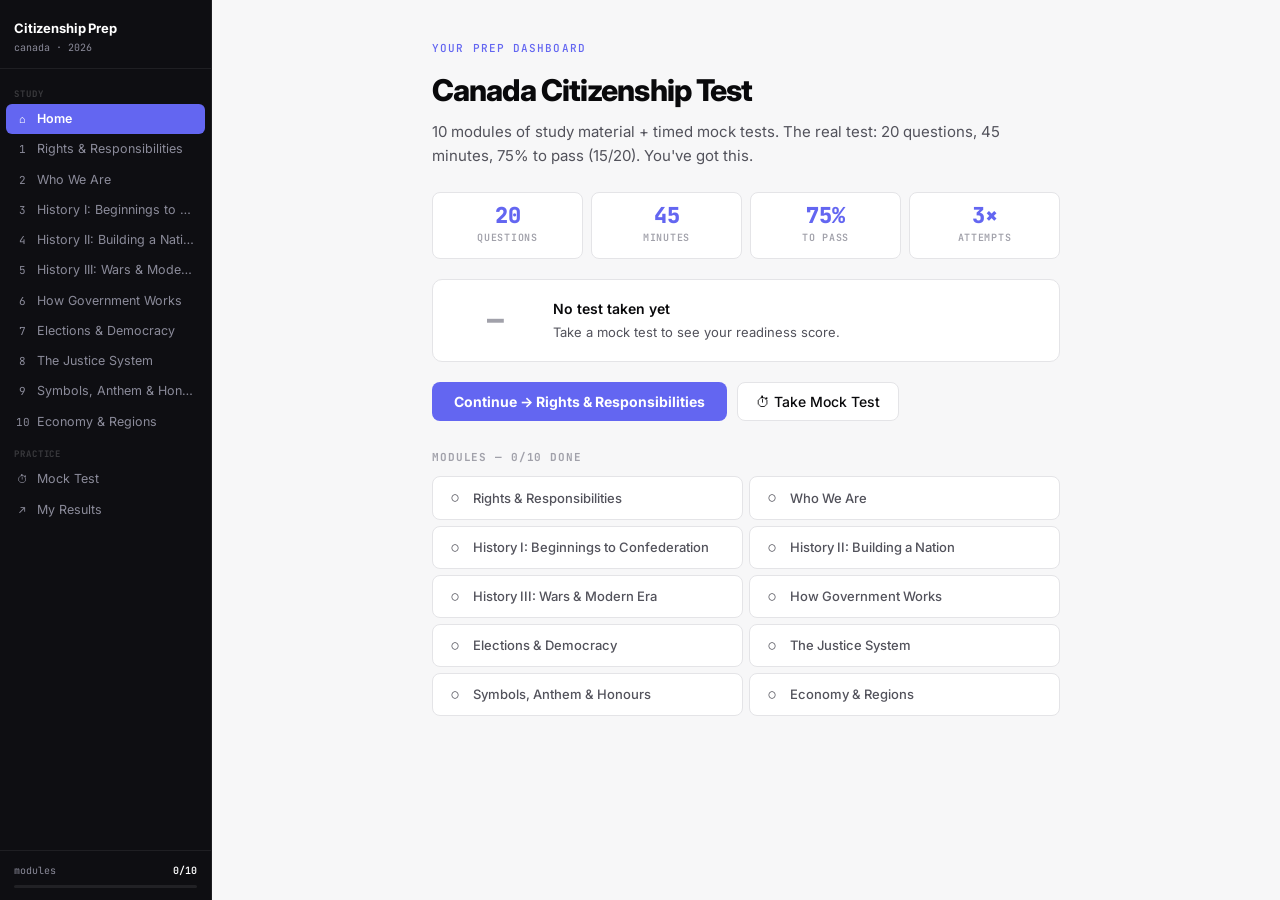
==== index.html @ fa07bbe1 "Redesign app: home screen, inline Q&A, timed mock test, confidence tracking - Home/dashboard as defa" ====
<!DOCTYPE html>
<html>
<head>
<meta charset="UTF-8">
<meta http-equiv="refresh" content="0; url=app/index.html">
<title>Canada Citizenship Prep</title>
<script>window.location.replace('app/index.html');</script>
</head>
<body></body>
</html>
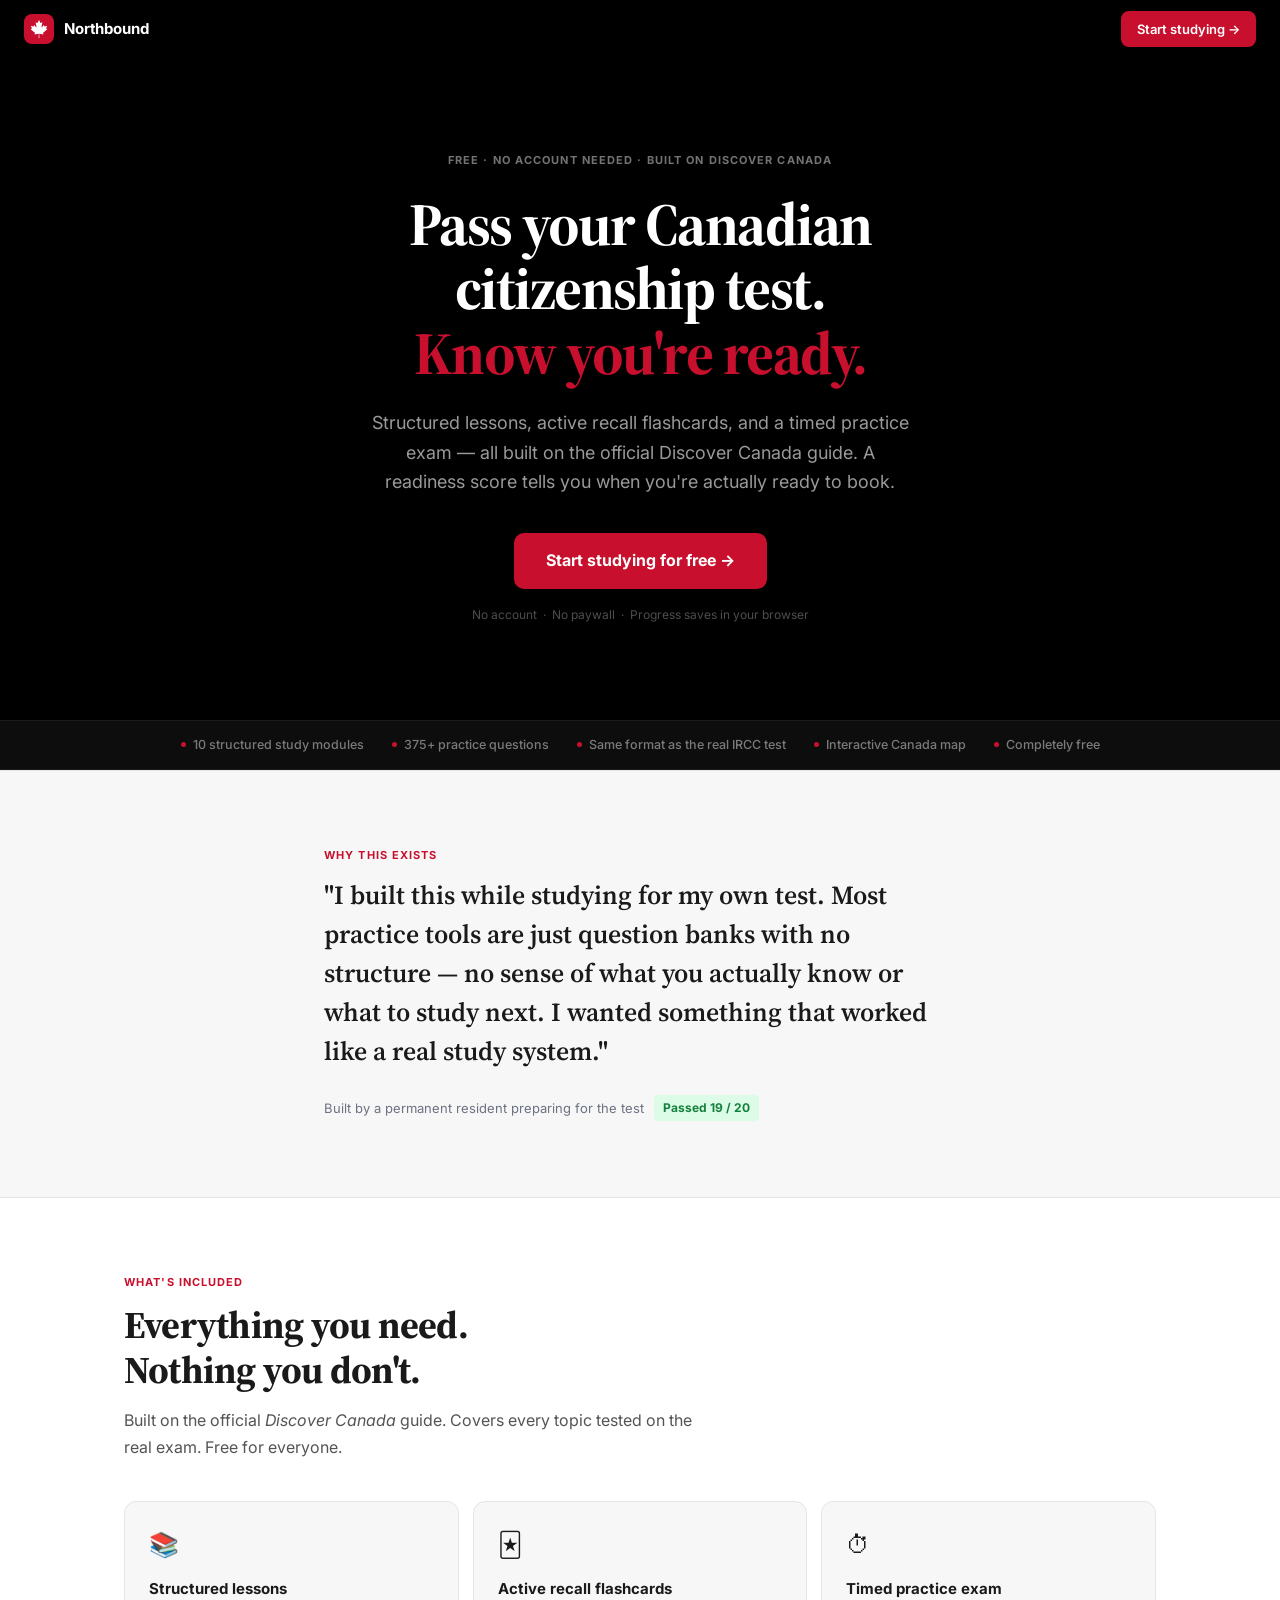
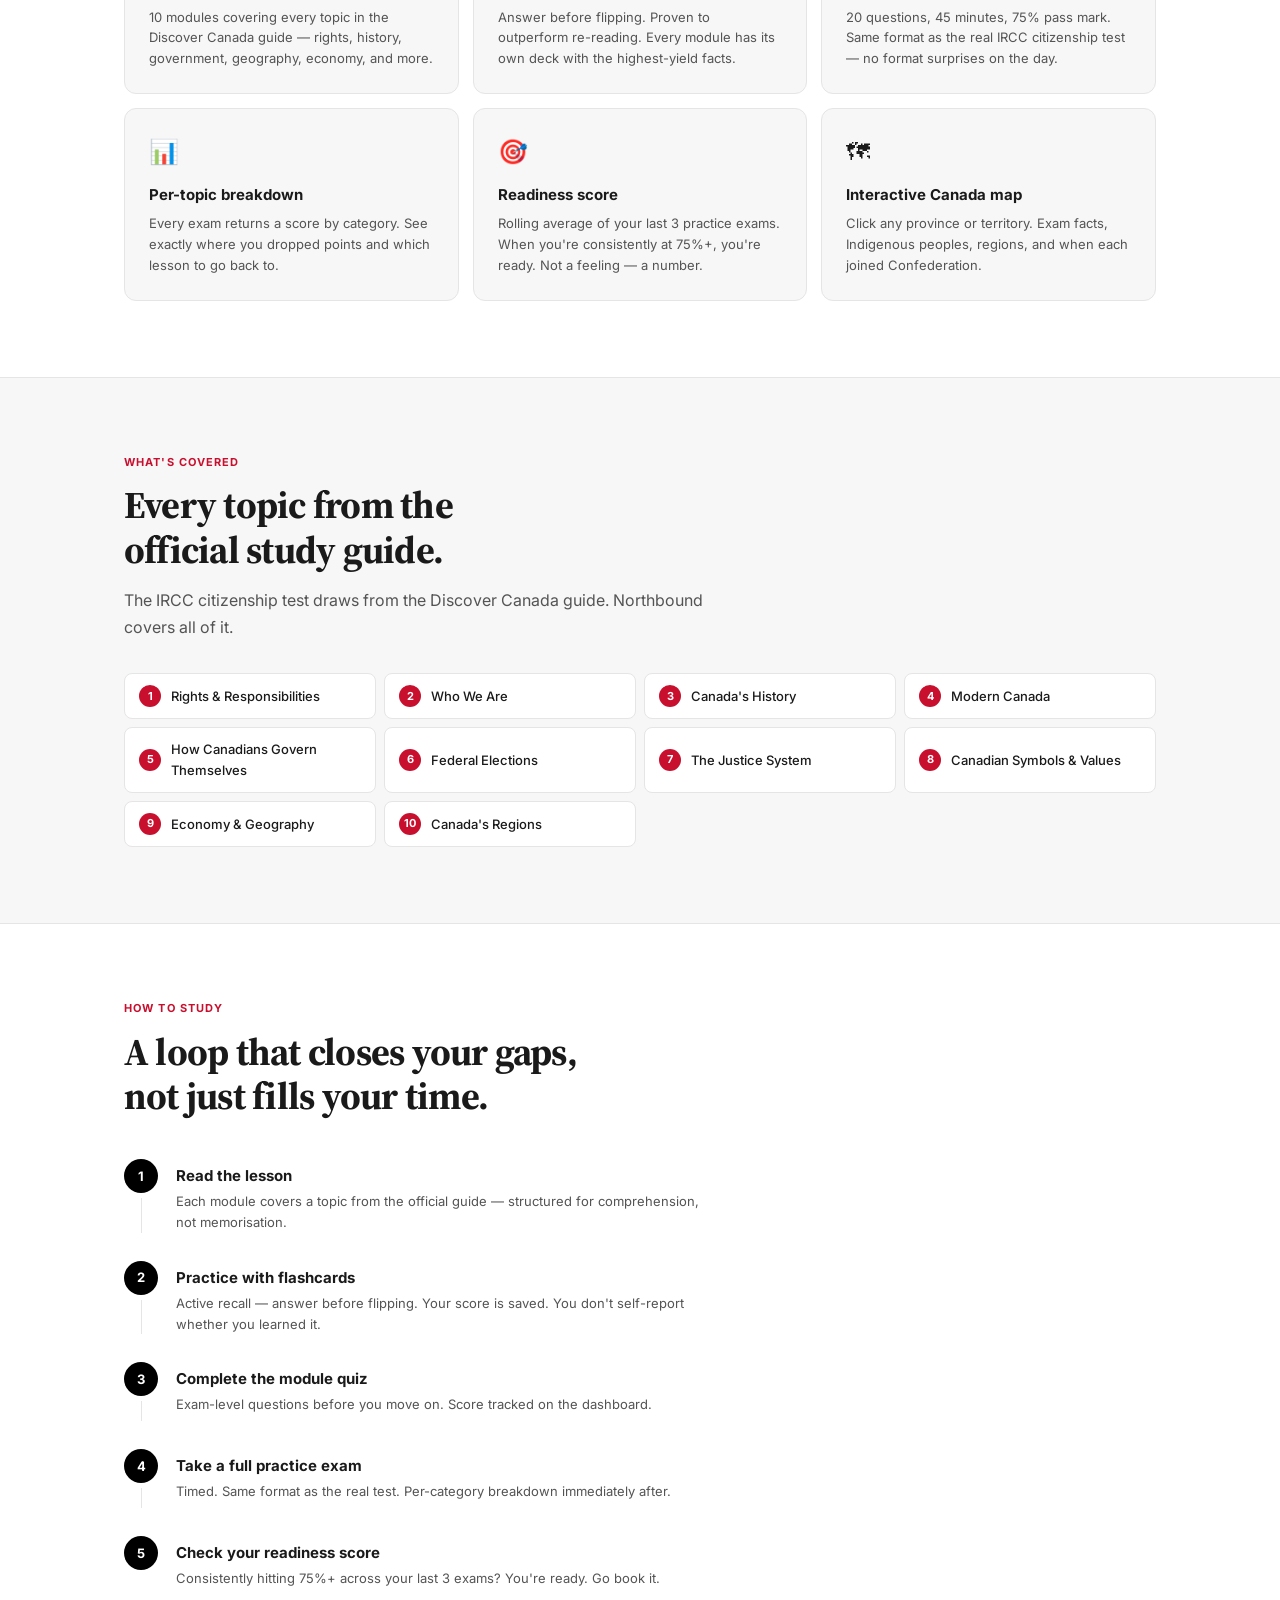
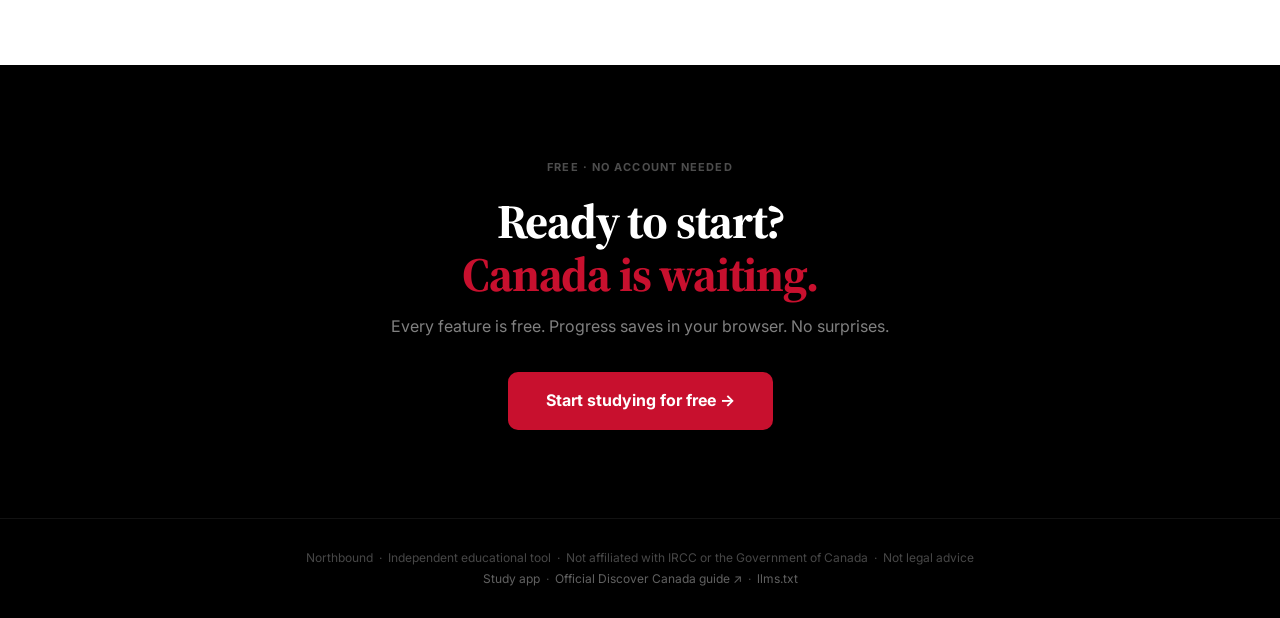
==== commit a91ad6e9: "Add static landing page, llms.txt, change publish root to repo root - Replace redirect index.html wi" ====
--- a/index.html
+++ b/index.html
@@ -1,10 +1,547 @@
 <!DOCTYPE html>
-<html>
+<html lang="en">
 <head>
-<meta charset="UTF-8">
-<meta http-equiv="refresh" content="0; url=app/index.html">
-<title>Canada Citizenship Prep</title>
-<script>window.location.replace('app/index.html');</script>
+  <meta charset="UTF-8">
+  <meta name="viewport" content="width=device-width, initial-scale=1">
+  <meta name="description" content="Free Canadian citizenship test prep built on the official Discover Canada guide. 10 structured modules, flashcards, timed practice exam, per-topic gap analysis. No account. No paywall.">
+  <title>Northbound — Canadian Citizenship Test Prep. Free.</title>
+
+  <link rel="icon" type="image/svg+xml" href="app/favicon.svg">
+
+  <!-- Open Graph -->
+  <meta property="og:type" content="website">
+  <meta property="og:url" content="https://northbound.ca/">
+  <meta property="og:title" content="Northbound — Pass your Canadian citizenship test. Free.">
+  <meta property="og:description" content="10 modules · flashcards · timed practice exam · readiness score. Built on the official Discover Canada guide. Free. No account needed.">
+  <meta property="og:image" content="https://northbound.ca/app/og-image.png">
+  <meta property="og:image:width" content="1200">
+  <meta property="og:image:height" content="630">
+
+  <!-- Twitter -->
+  <meta name="twitter:card" content="summary_large_image">
+  <meta name="twitter:title" content="Northbound — Pass your Canadian citizenship test. Free.">
+  <meta name="twitter:description" content="10 modules · flashcards · timed practice exam · readiness score. Built on the official Discover Canada guide. Free. No account needed.">
+  <meta name="twitter:image" content="https://northbound.ca/app/og-image.png">
+
+  <!-- Structured data for Google / AI crawlers -->
+  <script type="application/ld+json">
+  {
+    "@context": "https://schema.org",
+    "@type": "WebApplication",
+    "name": "Northbound",
+    "url": "https://northbound.ca",
+    "description": "Free Canadian citizenship test prep built on the official Discover Canada guide. 10 structured modules, flashcards, timed practice exam, per-topic score breakdown, and a readiness score.",
+    "applicationCategory": "EducationalApplication",
+    "operatingSystem": "Any",
+    "inLanguage": "en",
+    "offers": {
+      "@type": "Offer",
+      "price": "0",
+      "priceCurrency": "CAD"
+    },
+    "featureList": [
+      "10 structured study modules",
+      "Active recall flashcards",
+      "Timed practice exam — 20 questions, 45 minutes",
+      "Per-topic score breakdown",
+      "Readiness score",
+      "Interactive Canada map",
+      "No account required",
+      "Progress saved locally"
+    ],
+    "keywords": "Canadian citizenship test, Discover Canada, IRCC citizenship exam, citizenship test practice, Canada citizenship study guide"
+  }
+  </script>
+
+  <link rel="preconnect" href="https://fonts.googleapis.com">
+  <link rel="preconnect" href="https://fonts.gstatic.com" crossorigin>
+  <link href="https://fonts.googleapis.com/css2?family=Inter:wght@400;500;600;700;800&family=Source+Serif+4:opsz,wght@8..60,600;8..60,700&display=swap" rel="stylesheet">
+
+  <style>
+    :root {
+      --accent:      #C8102E;
+      --accent-h:    #A00D24;
+      --text:        #1A1A1A;
+      --text-2:      #545454;
+      --text-3:      #6B7280;
+      --border:      #E5E5E5;
+      --canvas:      #F7F7F8;
+      --font:        'Inter', -apple-system, BlinkMacSystemFont, system-ui, sans-serif;
+      --font-d:      'Source Serif 4', Georgia, serif;
+    }
+    *, *::before, *::after { box-sizing: border-box; margin: 0; padding: 0; }
+    html { font-size: 16px; -webkit-font-smoothing: antialiased; scroll-behavior: smooth; }
+    body { font-family: var(--font); color: var(--text); background: #fff; line-height: 1.6; }
+    a { color: var(--accent); text-decoration: none; }
+    img { display: block; }
+
+    /* ── Nav ── */
+    .nav {
+      background: #000;
+      height: 58px;
+      padding: 0 24px;
+      display: flex;
+      align-items: center;
+      justify-content: space-between;
+      position: sticky;
+      top: 0;
+      z-index: 100;
+    }
+    .nav-logo {
+      display: flex;
+      align-items: center;
+      gap: 10px;
+      text-decoration: none;
+    }
+    .nav-mark {
+      width: 30px; height: 30px;
+      background: var(--accent);
+      border-radius: 8px;
+      display: flex; align-items: center; justify-content: center;
+      flex-shrink: 0;
+    }
+    .nav-mark svg { width: 18px; height: 18px; display: block; }
+    .nav-name { color: #fff; font-weight: 700; font-size: 15px; letter-spacing: -.01em; }
+    .nav-btn {
+      background: var(--accent);
+      color: #fff;
+      border: none;
+      border-radius: 8px;
+      padding: 8px 16px;
+      font-size: 13px;
+      font-weight: 600;
+      font-family: var(--font);
+      cursor: pointer;
+      text-decoration: none;
+      transition: background .15s;
+      white-space: nowrap;
+    }
+    .nav-btn:hover { background: var(--accent-h); color: #fff; text-decoration: none; }
+
+    /* ── Hero ── */
+    .hero {
+      background: #000;
+      padding: 88px 24px 96px;
+      text-align: center;
+    }
+    .eyebrow {
+      display: inline-block;
+      color: rgba(255,255,255,.45);
+      font-size: 11px;
+      font-weight: 700;
+      letter-spacing: .1em;
+      text-transform: uppercase;
+      margin-bottom: 22px;
+    }
+    .hero h1 {
+      font-family: var(--font-d);
+      font-size: clamp(34px, 6.5vw, 60px);
+      font-weight: 700;
+      color: #fff;
+      line-height: 1.08;
+      letter-spacing: -.025em;
+      max-width: 720px;
+      margin: 0 auto 22px;
+    }
+    .hero h1 em { color: var(--accent); font-style: normal; }
+    .hero-sub {
+      font-size: clamp(15px, 2vw, 18px);
+      color: rgba(255,255,255,.6);
+      max-width: 540px;
+      margin: 0 auto 36px;
+      line-height: 1.65;
+    }
+    .hero-cta {
+      display: inline-block;
+      background: var(--accent);
+      color: #fff;
+      font-size: 16px;
+      font-weight: 700;
+      font-family: var(--font);
+      padding: 15px 32px;
+      border-radius: 10px;
+      text-decoration: none;
+      transition: background .15s, transform .12s;
+      margin-bottom: 16px;
+    }
+    .hero-cta:hover { background: var(--accent-h); transform: translateY(-1px); color: #fff; text-decoration: none; }
+    .hero-note { font-size: 12px; color: rgba(255,255,255,.3); }
+
+    /* ── Proof strip ── */
+    .proof {
+      background: #0d0d0d;
+      border-top: 1px solid rgba(255,255,255,.06);
+      border-bottom: 1px solid rgba(255,255,255,.06);
+      padding: 14px 24px;
+      display: flex;
+      gap: 28px;
+      justify-content: center;
+      flex-wrap: wrap;
+    }
+    .proof-item {
+      display: flex;
+      align-items: center;
+      gap: 7px;
+      color: rgba(255,255,255,.45);
+      font-size: 12.5px;
+      font-weight: 500;
+    }
+    .proof-dot { width: 5px; height: 5px; border-radius: 50%; background: var(--accent); flex-shrink: 0; }
+
+    /* ── Section wrapper ── */
+    .wrap { max-width: 1080px; margin: 0 auto; padding: 0 24px; }
+    .section { padding: 76px 0; }
+
+    .s-label {
+      font-size: 11px;
+      font-weight: 700;
+      letter-spacing: .1em;
+      text-transform: uppercase;
+      color: var(--accent);
+      margin-bottom: 12px;
+    }
+    .s-title {
+      font-family: var(--font-d);
+      font-size: clamp(26px, 4vw, 38px);
+      font-weight: 700;
+      color: var(--text);
+      line-height: 1.18;
+      letter-spacing: -.02em;
+      margin-bottom: 14px;
+    }
+    .s-body {
+      font-size: 16px;
+      color: var(--text-2);
+      max-width: 580px;
+      line-height: 1.7;
+    }
+
+    /* ── Story ── */
+    .story-band {
+      background: var(--canvas);
+      border-top: 1px solid var(--border);
+      border-bottom: 1px solid var(--border);
+    }
+    .story-inner {
+      max-width: 680px;
+      margin: 0 auto;
+      padding: 76px 24px;
+    }
+    .story-quote {
+      font-family: var(--font-d);
+      font-size: clamp(19px, 2.8vw, 26px);
+      color: var(--text);
+      line-height: 1.5;
+      margin-bottom: 24px;
+      font-weight: 600;
+    }
+    .story-meta {
+      display: flex;
+      align-items: center;
+      gap: 10px;
+      flex-wrap: wrap;
+      font-size: 13px;
+      color: var(--text-3);
+    }
+    .badge-pass {
+      background: #dcfce7;
+      color: #15803d;
+      font-size: 12px;
+      font-weight: 700;
+      padding: 3px 9px;
+      border-radius: 4px;
+    }
+
+    /* ── Features ── */
+    .feature-grid {
+      display: grid;
+      grid-template-columns: repeat(auto-fit, minmax(290px, 1fr));
+      gap: 14px;
+      margin-top: 40px;
+    }
+    .feat {
+      background: var(--canvas);
+      border: 1px solid var(--border);
+      border-radius: 12px;
+      padding: 24px;
+    }
+    .feat-icon { font-size: 24px; margin-bottom: 12px; }
+    .feat-title { font-size: 15px; font-weight: 700; color: var(--text); margin-bottom: 6px; }
+    .feat-body { font-size: 13px; color: var(--text-2); line-height: 1.6; }
+
+    /* ── Topics ── */
+    .topics-band {
+      background: var(--canvas);
+      border-top: 1px solid var(--border);
+      border-bottom: 1px solid var(--border);
+    }
+    .topics-grid {
+      display: grid;
+      grid-template-columns: repeat(auto-fill, minmax(230px, 1fr));
+      gap: 8px;
+      margin-top: 32px;
+    }
+    .topic {
+      background: #fff;
+      border: 1px solid var(--border);
+      border-radius: 8px;
+      padding: 11px 14px;
+      font-size: 13px;
+      font-weight: 500;
+      color: var(--text);
+      display: flex;
+      align-items: center;
+      gap: 10px;
+    }
+    .topic-n {
+      width: 22px; height: 22px;
+      background: var(--accent);
+      color: #fff;
+      border-radius: 50%;
+      font-size: 11px;
+      font-weight: 700;
+      display: flex;
+      align-items: center;
+      justify-content: center;
+      flex-shrink: 0;
+    }
+
+    /* ── Steps ── */
+    .steps { margin-top: 40px; max-width: 580px; }
+    .step { display: flex; gap: 18px; padding-bottom: 28px; position: relative; }
+    .step:last-child { padding-bottom: 0; }
+    .step-col { display: flex; flex-direction: column; align-items: center; flex-shrink: 0; }
+    .step-num {
+      width: 34px; height: 34px;
+      background: #000; color: #fff;
+      border-radius: 50%;
+      font-size: 13px; font-weight: 700;
+      display: flex; align-items: center; justify-content: center;
+    }
+    .step-line { width: 1px; flex: 1; background: var(--border); margin-top: 5px; min-height: 20px; }
+    .step:last-child .step-line { display: none; }
+    .step-body { padding-top: 5px; }
+    .step-title { font-size: 15px; font-weight: 700; color: var(--text); margin-bottom: 3px; }
+    .step-desc { font-size: 13px; color: var(--text-2); line-height: 1.6; }
+
+    /* ── Bottom CTA ── */
+    .cta-band {
+      background: #000;
+      padding: 88px 24px;
+      text-align: center;
+    }
+    .cta-title {
+      font-family: var(--font-d);
+      font-size: clamp(30px, 5vw, 48px);
+      font-weight: 700;
+      color: #fff;
+      line-height: 1.1;
+      letter-spacing: -.025em;
+      margin-bottom: 14px;
+    }
+    .cta-title em { color: var(--accent); font-style: normal; }
+    .cta-sub { font-size: 16px; color: rgba(255,255,255,.5); margin-bottom: 32px; }
+    .cta-btn {
+      display: inline-block;
+      background: var(--accent);
+      color: #fff;
+      font-size: 16px;
+      font-weight: 700;
+      font-family: var(--font);
+      padding: 16px 38px;
+      border-radius: 10px;
+      text-decoration: none;
+      transition: background .15s, transform .12s;
+    }
+    .cta-btn:hover { background: var(--accent-h); transform: translateY(-1px); color: #fff; text-decoration: none; }
+
+    /* ── Footer ── */
+    .footer {
+      background: #000;
+      border-top: 1px solid rgba(255,255,255,.07);
+      padding: 28px 24px;
+      text-align: center;
+      font-size: 12px;
+      color: rgba(255,255,255,.28);
+      line-height: 1.8;
+    }
+    .footer a { color: rgba(255,255,255,.38); }
+    .footer a:hover { color: rgba(255,255,255,.6); text-decoration: none; }
+
+    /* ── Responsive ── */
+    @media(max-width:640px) {
+      .hero { padding: 60px 20px 72px; }
+      .wrap { padding: 0 20px; }
+      .section { padding: 56px 0; }
+      .proof { gap: 14px; }
+      .story-inner { padding: 56px 20px; }
+    }
+  </style>
 </head>
-<body></body>
+<body>
+
+  <nav class="nav">
+    <a class="nav-logo" href="/">
+      <div class="nav-mark">
+        <svg viewBox="-2015 -2000 4030 4030" xmlns="http://www.w3.org/2000/svg" aria-hidden="true">
+          <path fill="white" d="m-90 2030 45-863a95 95 0 0 0-111-98l-859 151 116-320a65 65 0 0 0-20-73l-941-762 212-99a65 65 0 0 0 34-79l-186-572 542 115a65 65 0 0 0 73-38l105-247 423 454a65 65 0 0 0 111-57l-204-1052 327 189a65 65 0 0 0 91-27l332-652 332 652a65 65 0 0 0 91 27l327-189-204 1052a65 65 0 0 0 111 57l423-454 105 247a65 65 0 0 0 73 38l542-115-186 572a65 65 0 0 0 34 79l212 99-941 762a65 65 0 0 0-20 73l116 320-859-151a95 95 0 0 0-111 98l45 863z"/>
+        </svg>
+      </div>
+      <span class="nav-name">Northbound</span>
+    </a>
+    <a class="nav-btn" href="/app/">Start studying →</a>
+  </nav>
+
+  <section class="hero">
+    <div class="eyebrow">Free · No account needed · Built on Discover Canada</div>
+    <h1>Pass your Canadian<br>citizenship test.<br><em>Know you're ready.</em></h1>
+    <p class="hero-sub">Structured lessons, active recall flashcards, and a timed practice exam — all built on the official Discover Canada guide. A readiness score tells you when you're actually ready to book.</p>
+    <a class="hero-cta" href="/app/">Start studying for free →</a>
+    <p class="hero-note">No account &nbsp;·&nbsp; No paywall &nbsp;·&nbsp; Progress saves in your browser</p>
+  </section>
+
+  <div class="proof">
+    <div class="proof-item"><div class="proof-dot"></div>10 structured study modules</div>
+    <div class="proof-item"><div class="proof-dot"></div>375+ practice questions</div>
+    <div class="proof-item"><div class="proof-dot"></div>Same format as the real IRCC test</div>
+    <div class="proof-item"><div class="proof-dot"></div>Interactive Canada map</div>
+    <div class="proof-item"><div class="proof-dot"></div>Completely free</div>
+  </div>
+
+  <section class="story-band">
+    <div class="story-inner">
+      <div class="s-label">Why this exists</div>
+      <p class="story-quote">"I built this while studying for my own test. Most practice tools are just question banks with no structure — no sense of what you actually know or what to study next. I wanted something that worked like a real study system."</p>
+      <div class="story-meta">
+        Built by a permanent resident preparing for the test
+        <span class="badge-pass">Passed 19 / 20</span>
+      </div>
+    </div>
+  </section>
+
+  <div class="wrap">
+    <div class="section">
+      <div class="s-label">What's included</div>
+      <div class="s-title">Everything you need.<br>Nothing you don't.</div>
+      <p class="s-body">Built on the official <em>Discover Canada</em> guide. Covers every topic tested on the real exam. Free for everyone.</p>
+      <div class="feature-grid">
+        <div class="feat">
+          <div class="feat-icon">📚</div>
+          <div class="feat-title">Structured lessons</div>
+          <div class="feat-body">10 modules covering every topic in the Discover Canada guide — rights, history, government, geography, economy, and more.</div>
+        </div>
+        <div class="feat">
+          <div class="feat-icon">🃏</div>
+          <div class="feat-title">Active recall flashcards</div>
+          <div class="feat-body">Answer before flipping. Proven to outperform re-reading. Every module has its own deck with the highest-yield facts.</div>
+        </div>
+        <div class="feat">
+          <div class="feat-icon">⏱</div>
+          <div class="feat-title">Timed practice exam</div>
+          <div class="feat-body">20 questions, 45 minutes, 75% pass mark. Same format as the real IRCC citizenship test — no format surprises on the day.</div>
+        </div>
+        <div class="feat">
+          <div class="feat-icon">📊</div>
+          <div class="feat-title">Per-topic breakdown</div>
+          <div class="feat-body">Every exam returns a score by category. See exactly where you dropped points and which lesson to go back to.</div>
+        </div>
+        <div class="feat">
+          <div class="feat-icon">🎯</div>
+          <div class="feat-title">Readiness score</div>
+          <div class="feat-body">Rolling average of your last 3 practice exams. When you're consistently at 75%+, you're ready. Not a feeling — a number.</div>
+        </div>
+        <div class="feat">
+          <div class="feat-icon">🗺</div>
+          <div class="feat-title">Interactive Canada map</div>
+          <div class="feat-body">Click any province or territory. Exam facts, Indigenous peoples, regions, and when each joined Confederation.</div>
+        </div>
+      </div>
+    </div>
+  </div>
+
+  <section class="topics-band">
+    <div class="wrap">
+      <div class="section">
+        <div class="s-label">What's covered</div>
+        <div class="s-title">Every topic from the<br>official study guide.</div>
+        <p class="s-body">The IRCC citizenship test draws from the Discover Canada guide. Northbound covers all of it.</p>
+        <div class="topics-grid">
+          <div class="topic"><div class="topic-n">1</div>Rights &amp; Responsibilities</div>
+          <div class="topic"><div class="topic-n">2</div>Who We Are</div>
+          <div class="topic"><div class="topic-n">3</div>Canada's History</div>
+          <div class="topic"><div class="topic-n">4</div>Modern Canada</div>
+          <div class="topic"><div class="topic-n">5</div>How Canadians Govern Themselves</div>
+          <div class="topic"><div class="topic-n">6</div>Federal Elections</div>
+          <div class="topic"><div class="topic-n">7</div>The Justice System</div>
+          <div class="topic"><div class="topic-n">8</div>Canadian Symbols &amp; Values</div>
+          <div class="topic"><div class="topic-n">9</div>Economy &amp; Geography</div>
+          <div class="topic"><div class="topic-n">10</div>Canada's Regions</div>
+        </div>
+      </div>
+    </div>
+  </section>
+
+  <div class="wrap">
+    <div class="section">
+      <div class="s-label">How to study</div>
+      <div class="s-title">A loop that closes your gaps,<br>not just fills your time.</div>
+      <div class="steps">
+        <div class="step">
+          <div class="step-col"><div class="step-num">1</div><div class="step-line"></div></div>
+          <div class="step-body">
+            <div class="step-title">Read the lesson</div>
+            <div class="step-desc">Each module covers a topic from the official guide — structured for comprehension, not memorisation.</div>
+          </div>
+        </div>
+        <div class="step">
+          <div class="step-col"><div class="step-num">2</div><div class="step-line"></div></div>
+          <div class="step-body">
+            <div class="step-title">Practice with flashcards</div>
+            <div class="step-desc">Active recall — answer before flipping. Your score is saved. You don't self-report whether you learned it.</div>
+          </div>
+        </div>
+        <div class="step">
+          <div class="step-col"><div class="step-num">3</div><div class="step-line"></div></div>
+          <div class="step-body">
+            <div class="step-title">Complete the module quiz</div>
+            <div class="step-desc">Exam-level questions before you move on. Score tracked on the dashboard.</div>
+          </div>
+        </div>
+        <div class="step">
+          <div class="step-col"><div class="step-num">4</div><div class="step-line"></div></div>
+          <div class="step-body">
+            <div class="step-title">Take a full practice exam</div>
+            <div class="step-desc">Timed. Same format as the real test. Per-category breakdown immediately after.</div>
+          </div>
+        </div>
+        <div class="step">
+          <div class="step-col"><div class="step-num">5</div><div class="step-line"></div></div>
+          <div class="step-body">
+            <div class="step-title">Check your readiness score</div>
+            <div class="step-desc">Consistently hitting 75%+ across your last 3 exams? You're ready. Go book it.</div>
+          </div>
+        </div>
+      </div>
+    </div>
+  </div>
+
+  <section class="cta-band">
+    <div class="eyebrow" style="color:rgba(255,255,255,.3);margin-bottom:18px">Free · No account needed</div>
+    <div class="cta-title">Ready to start?<br><em>Canada is waiting.</em></div>
+    <p class="cta-sub">Every feature is free. Progress saves in your browser. No surprises.</p>
+    <a class="cta-btn" href="/app/">Start studying for free →</a>
+  </section>
+
+  <footer class="footer">
+    Northbound &nbsp;·&nbsp; Independent educational tool &nbsp;·&nbsp; Not affiliated with IRCC or the Government of Canada &nbsp;·&nbsp; Not legal advice<br>
+    <a href="/app/">Study app</a> &nbsp;·&nbsp;
+    <a href="https://www.canada.ca/en/immigration-refugees-citizenship/corporate/publications-manuals/discover-canada.html" target="_blank" rel="noopener noreferrer">Official Discover Canada guide ↗</a> &nbsp;·&nbsp;
+    <a href="/llms.txt">llms.txt</a>
+  </footer>
+
+  <!-- Cloudflare Web Analytics -->
+  <script defer src='https://static.cloudflareinsights.com/beacon.min.js' data-cf-beacon='{"token": "948c88c4d5d84a10b9d474382076d30b"}'></script>
+  <!-- End Cloudflare Web Analytics -->
+
+</body>
 </html>
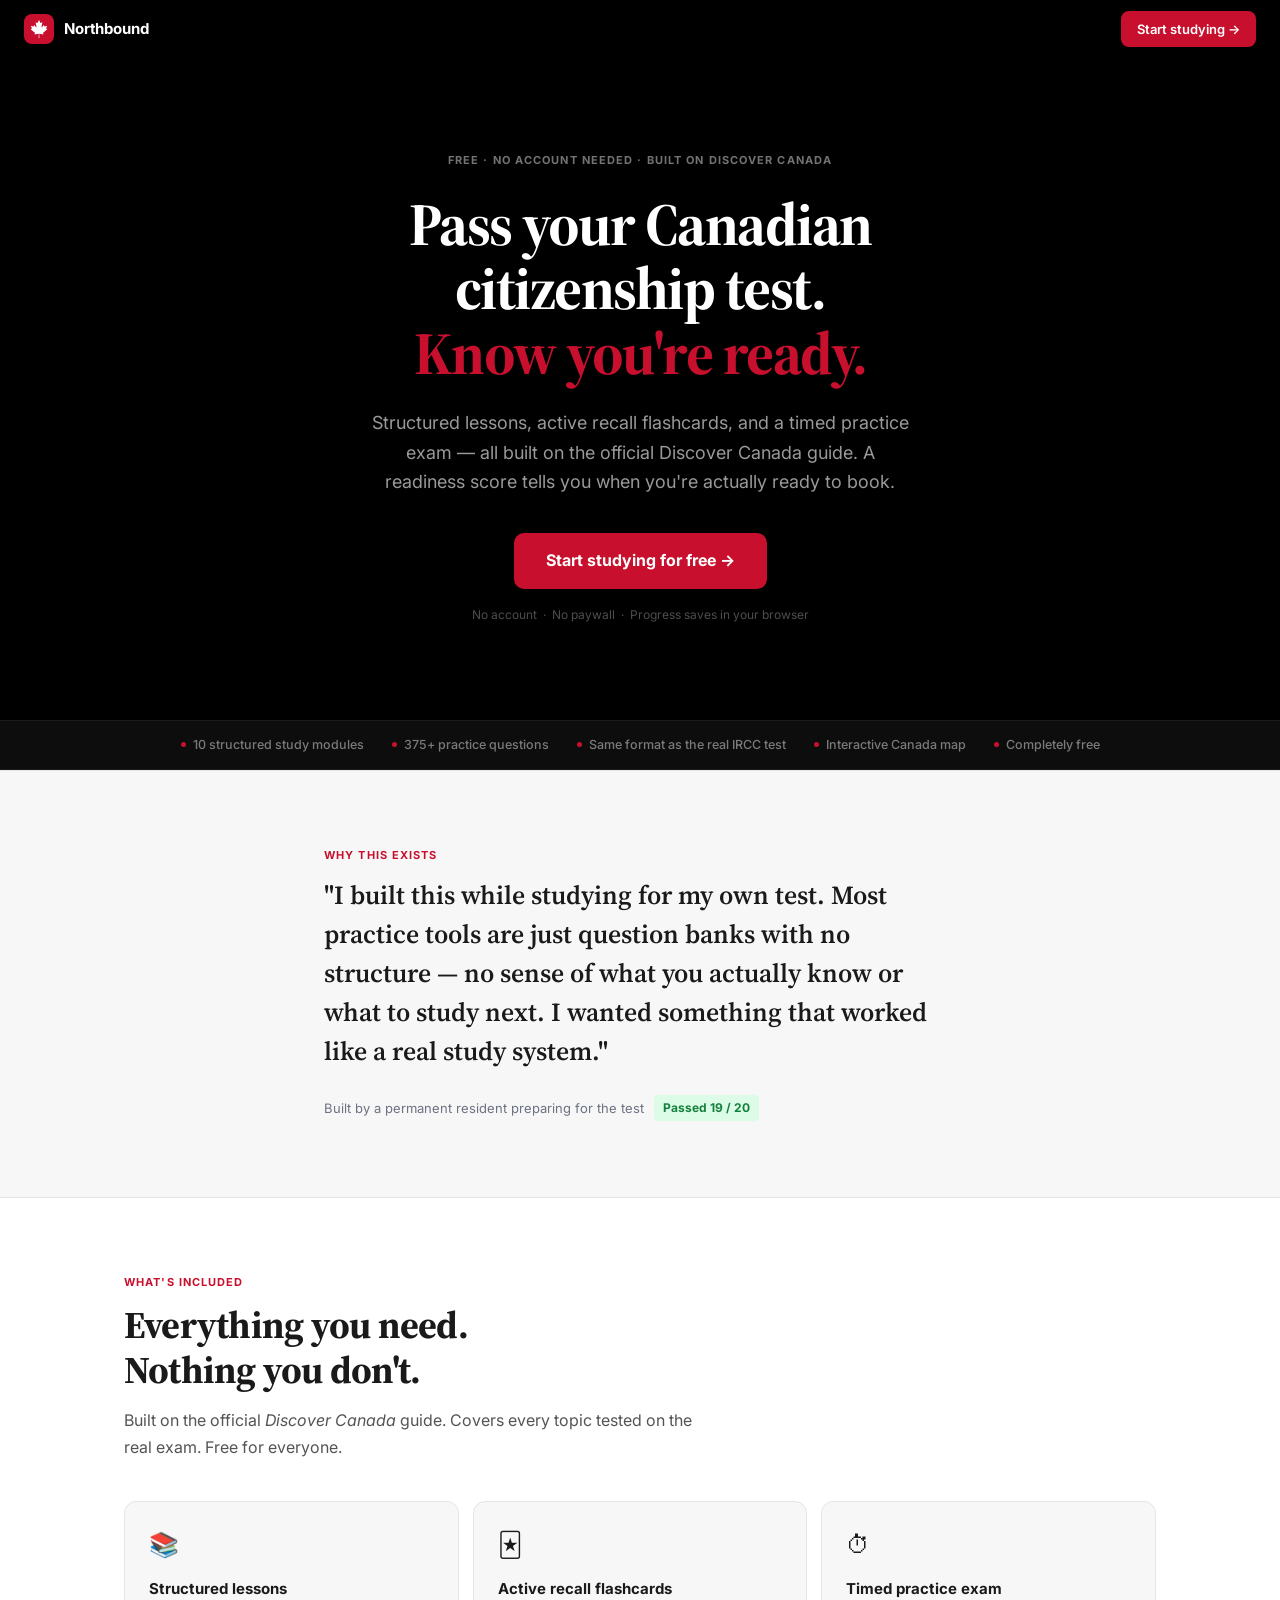
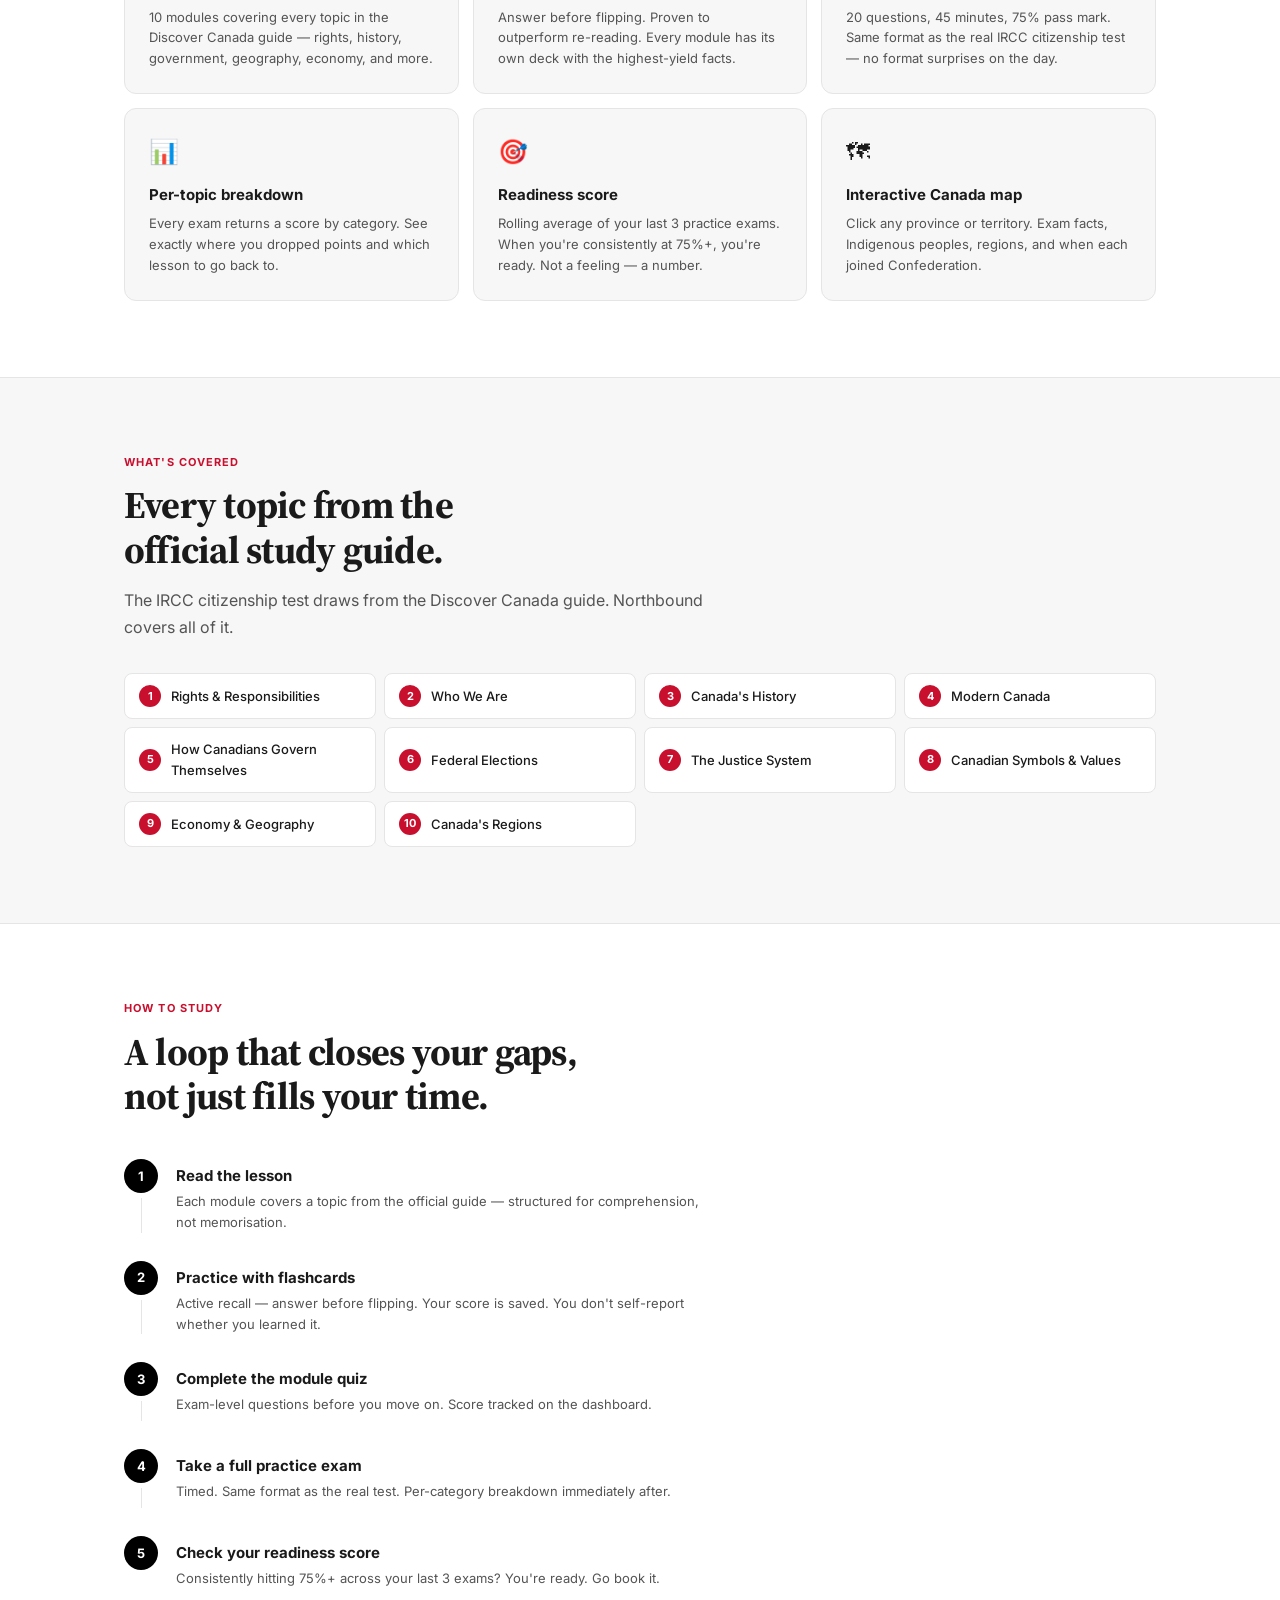
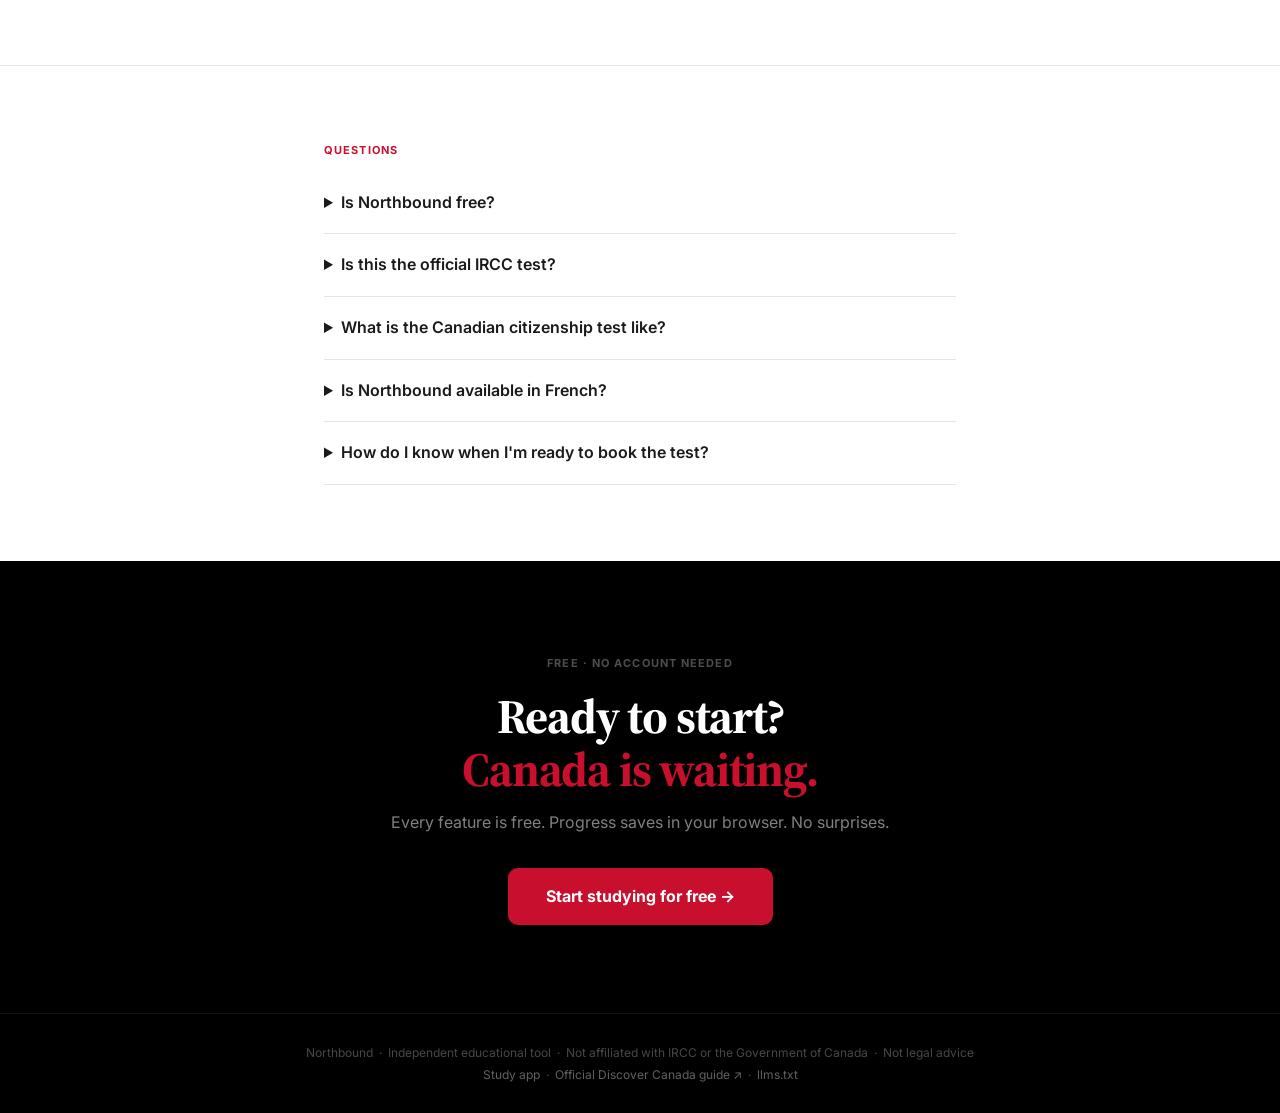
==== commit 1f513775: "Move to northboundapp.ca: domain swap, redirects, SEO and AI crawler setup - Point all URLs, share l" ====
--- a/index.html
+++ b/index.html
@@ -7,13 +7,14 @@
   <title>Northbound — Canadian Citizenship Test Prep. Free.</title>
 
   <link rel="icon" type="image/svg+xml" href="app/favicon.svg">
+  <link rel="canonical" href="https://northboundapp.ca/">
 
   <!-- Open Graph -->
   <meta property="og:type" content="website">
-  <meta property="og:url" content="https://northbound.ca/">
+  <meta property="og:url" content="https://northboundapp.ca/">
   <meta property="og:title" content="Northbound — Pass your Canadian citizenship test. Free.">
   <meta property="og:description" content="10 modules · flashcards · timed practice exam · readiness score. Built on the official Discover Canada guide. Free. No account needed.">
-  <meta property="og:image" content="https://northbound.ca/app/og-image.png">
+  <meta property="og:image" content="https://northboundapp.ca/app/og-image.png">
   <meta property="og:image:width" content="1200">
   <meta property="og:image:height" content="630">
 
@@ -21,7 +22,7 @@
   <meta name="twitter:card" content="summary_large_image">
   <meta name="twitter:title" content="Northbound — Pass your Canadian citizenship test. Free.">
   <meta name="twitter:description" content="10 modules · flashcards · timed practice exam · readiness score. Built on the official Discover Canada guide. Free. No account needed.">
-  <meta name="twitter:image" content="https://northbound.ca/app/og-image.png">
+  <meta name="twitter:image" content="https://northboundapp.ca/app/og-image.png">
 
   <!-- Structured data for Google / AI crawlers -->
   <script type="application/ld+json">
@@ -29,11 +30,11 @@
     "@context": "https://schema.org",
     "@type": "WebApplication",
     "name": "Northbound",
-    "url": "https://northbound.ca",
+    "url": "https://northboundapp.ca",
     "description": "Free Canadian citizenship test prep built on the official Discover Canada guide. 10 structured modules, flashcards, timed practice exam, per-topic score breakdown, and a readiness score.",
     "applicationCategory": "EducationalApplication",
     "operatingSystem": "Any",
-    "inLanguage": "en",
+    "inLanguage": ["en", "fr"],
     "offers": {
       "@type": "Offer",
       "price": "0",
@@ -52,6 +53,68 @@
     "keywords": "Canadian citizenship test, Discover Canada, IRCC citizenship exam, citizenship test practice, Canada citizenship study guide"
   }
   </script>
+  <script type="application/ld+json">
+{
+  "@context": "https://schema.org",
+  "@type": "FAQPage",
+  "mainEntity": [
+    {
+      "@type": "Question",
+      "name": "Is Northbound free?",
+      "acceptedAnswer": {
+        "@type": "Answer",
+        "text": "Yes. Every lesson, flashcard, and practice exam is free to use. There's no account and no paywall, and your progress saves in your browser."
+      }
+    },
+    {
+      "@type": "Question",
+      "name": "Is this the official IRCC test?",
+      "acceptedAnswer": {
+        "@type": "Answer",
+        "text": "No. Northbound is an independent study tool and isn't affiliated with IRCC or the Government of Canada. All content is based on the official Discover Canada study guide, which is what the real test is drawn from."
+      }
+    },
+    {
+      "@type": "Question",
+      "name": "What is the Canadian citizenship test like?",
+      "acceptedAnswer": {
+        "@type": "Answer",
+        "text": "The test has 20 multiple-choice and true/false questions covering Canada's rights and responsibilities, history, geography, economy, government, and symbols. You need 15 out of 20 (75%) to pass. Northbound's practice exam uses the same format and pass mark."
+      }
+    },
+    {
+      "@type": "Question",
+      "name": "Is Northbound available in French?",
+      "acceptedAnswer": {
+        "@type": "Answer",
+        "text": "Yes. The full study app, including all lessons, flashcards, and practice questions, is available in English and French, using the official terminology from Découvrir le Canada."
+      }
+    },
+    {
+      "@type": "Question",
+      "name": "How do I know when I'm ready to book the test?",
+      "acceptedAnswer": {
+        "@type": "Answer",
+        "text": "Northbound tracks how you do on each topic and gives you a readiness score, so you can see your weak areas and focus on them before the real exam."
+      }
+    }
+  ]
+}
+  </script>
+  <script type="application/ld+json">
+{
+  "@context": "https://schema.org",
+  "@type": "Organization",
+  "name": "Northbound",
+  "url": "https://northboundapp.ca",
+  "logo": "https://northboundapp.ca/app/favicon.svg",
+  "founder": {
+    "@type": "Person",
+    "name": "Rupaj Soni",
+    "sameAs": "https://www.linkedin.com/in/rupajsoni/"
+  }
+}
+  </script>
 
   <link rel="preconnect" href="https://fonts.googleapis.com">
   <link rel="preconnect" href="https://fonts.gstatic.com" crossorigin>
@@ -325,6 +388,11 @@
     .step-desc { font-size: 13px; color: var(--text-2); line-height: 1.6; }
 
     /* ── Bottom CTA ── */
+    .faq-band { border-top: 1px solid var(--border); }
+    .faq-inner { max-width: 680px; margin: 0 auto; padding: 76px 24px; }
+    .faq-item { border-bottom: 1px solid var(--border); }
+    .faq-item summary { cursor: pointer; padding: 18px 0; font-weight: 600; color: var(--text); }
+    .faq-item p { padding: 0 0 18px; color: var(--text-2); }
     .cta-band {
       background: #000;
       padding: 88px 24px;
@@ -525,6 +593,32 @@
     </div>
   </div>
 
+  <section class="faq-band">
+    <div class="faq-inner">
+      <div class="s-label">Questions</div>
+      <details class="faq-item">
+        <summary>Is Northbound free?</summary>
+        <p>Yes. Every lesson, flashcard, and practice exam is free to use. There's no account and no paywall, and your progress saves in your browser.</p>
+      </details>
+      <details class="faq-item">
+        <summary>Is this the official IRCC test?</summary>
+        <p>No. Northbound is an independent study tool and isn't affiliated with IRCC or the Government of Canada. All content is based on the official Discover Canada study guide, which is what the real test is drawn from.</p>
+      </details>
+      <details class="faq-item">
+        <summary>What is the Canadian citizenship test like?</summary>
+        <p>The test has 20 multiple-choice and true/false questions covering Canada's rights and responsibilities, history, geography, economy, government, and symbols. You need 15 out of 20 (75%) to pass. Northbound's practice exam uses the same format and pass mark.</p>
+      </details>
+      <details class="faq-item">
+        <summary>Is Northbound available in French?</summary>
+        <p>Yes. The full study app, including all lessons, flashcards, and practice questions, is available in English and French, using the official terminology from Découvrir le Canada.</p>
+      </details>
+      <details class="faq-item">
+        <summary>How do I know when I'm ready to book the test?</summary>
+        <p>Northbound tracks how you do on each topic and gives you a readiness score, so you can see your weak areas and focus on them before the real exam.</p>
+      </details>
+    </div>
+  </section>
+
   <section class="cta-band">
     <div class="eyebrow" style="color:rgba(255,255,255,.3);margin-bottom:18px">Free · No account needed</div>
     <div class="cta-title">Ready to start?<br><em>Canada is waiting.</em></div>
@@ -540,7 +634,7 @@
   </footer>
 
   <!-- Cloudflare Web Analytics -->
-  <script defer src='https://static.cloudflareinsights.com/beacon.min.js' data-cf-beacon='{"token": "948c88c4d5d84a10b9d474382076d30b"}'></script>
+  <script defer src='https://static.cloudflareinsights.com/beacon.min.js' data-cf-beacon='{"token": "fc836bd5f33c4d02973fbafc8f02f71d"}'></script>
   <!-- End Cloudflare Web Analytics -->
 
 </body>
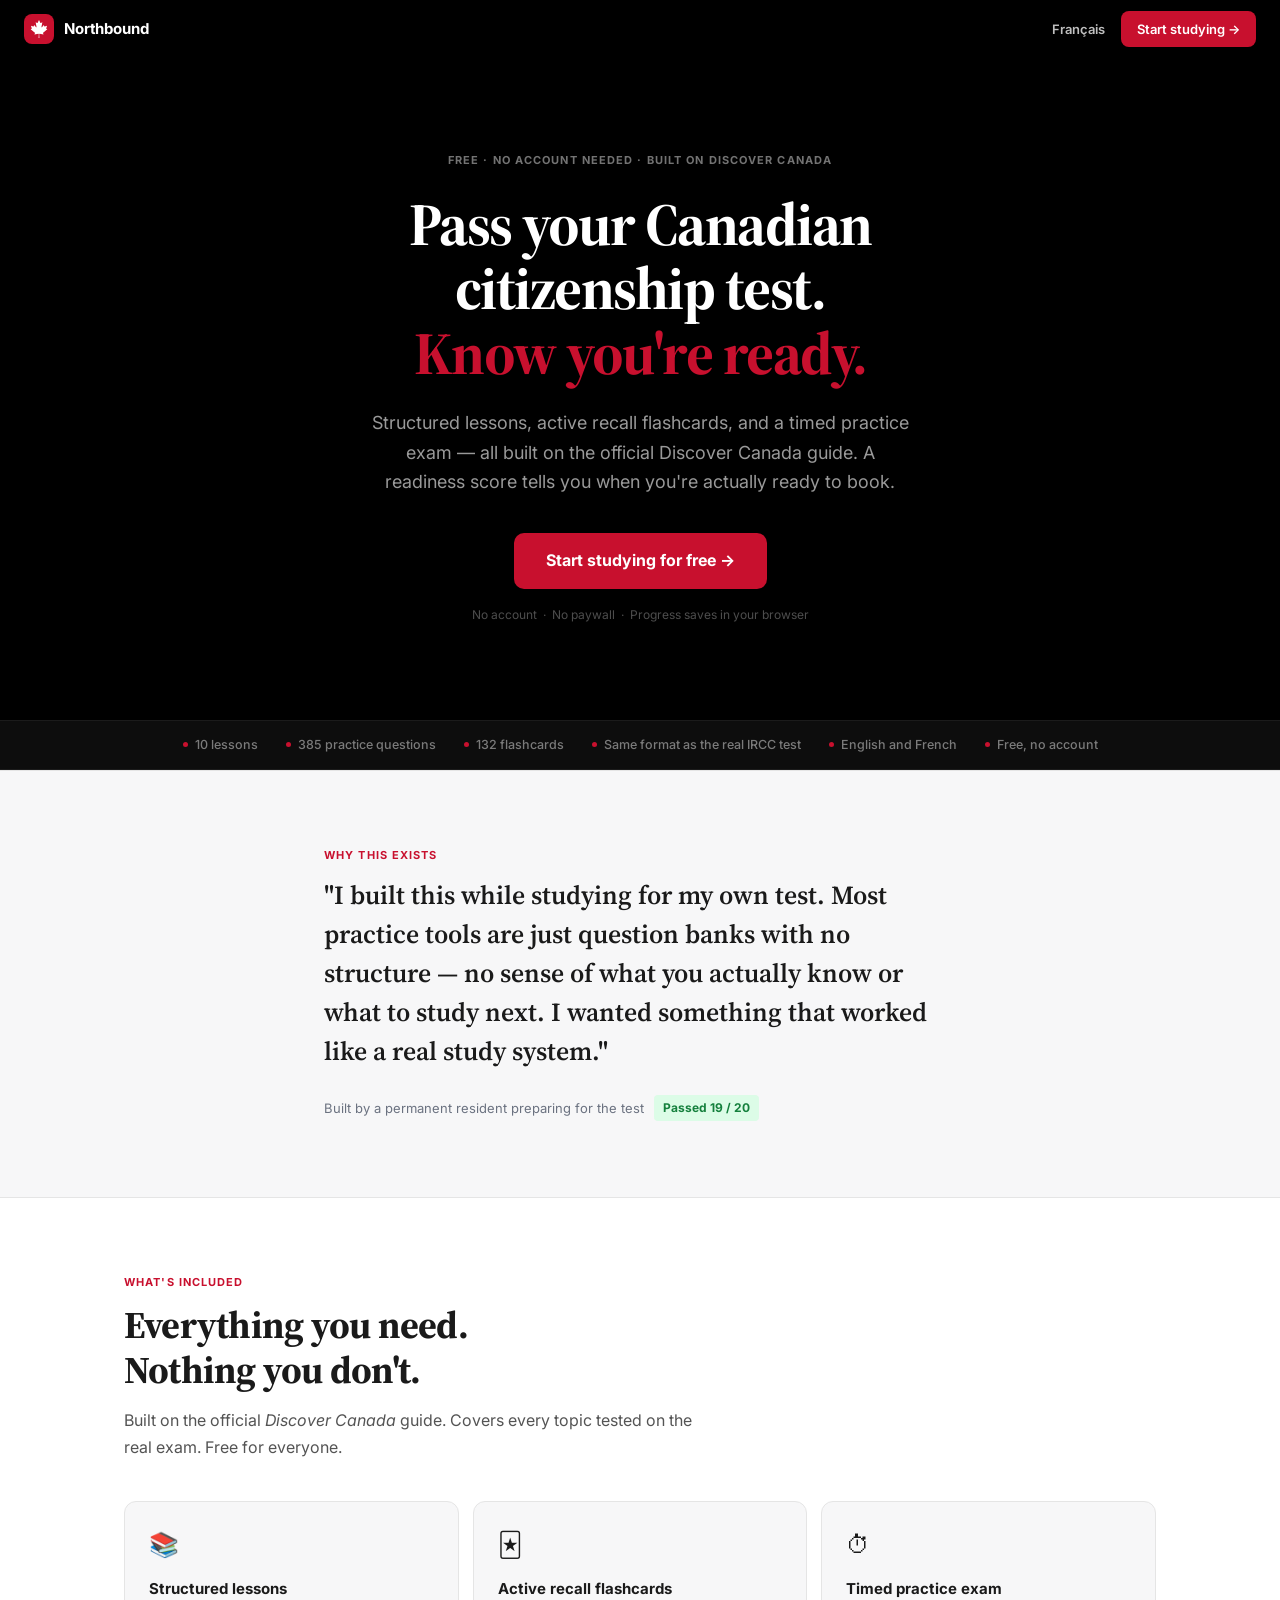
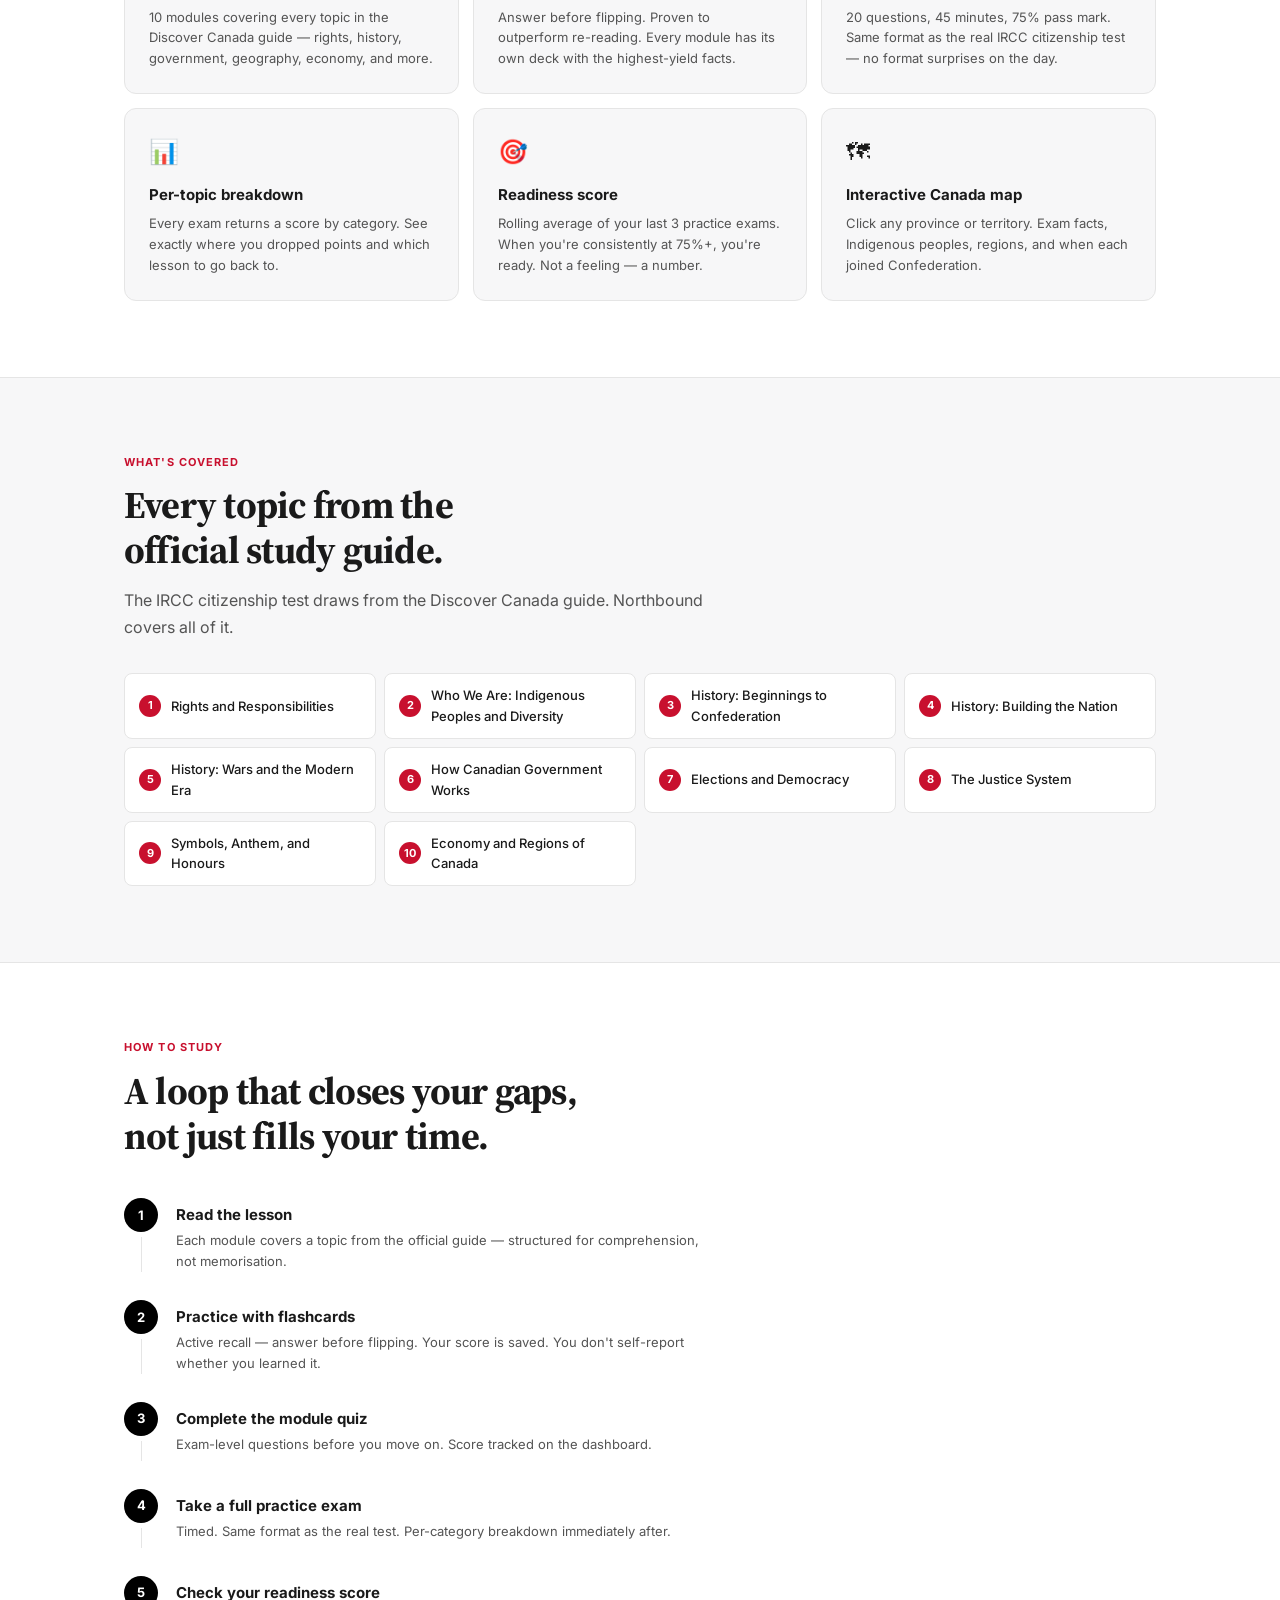
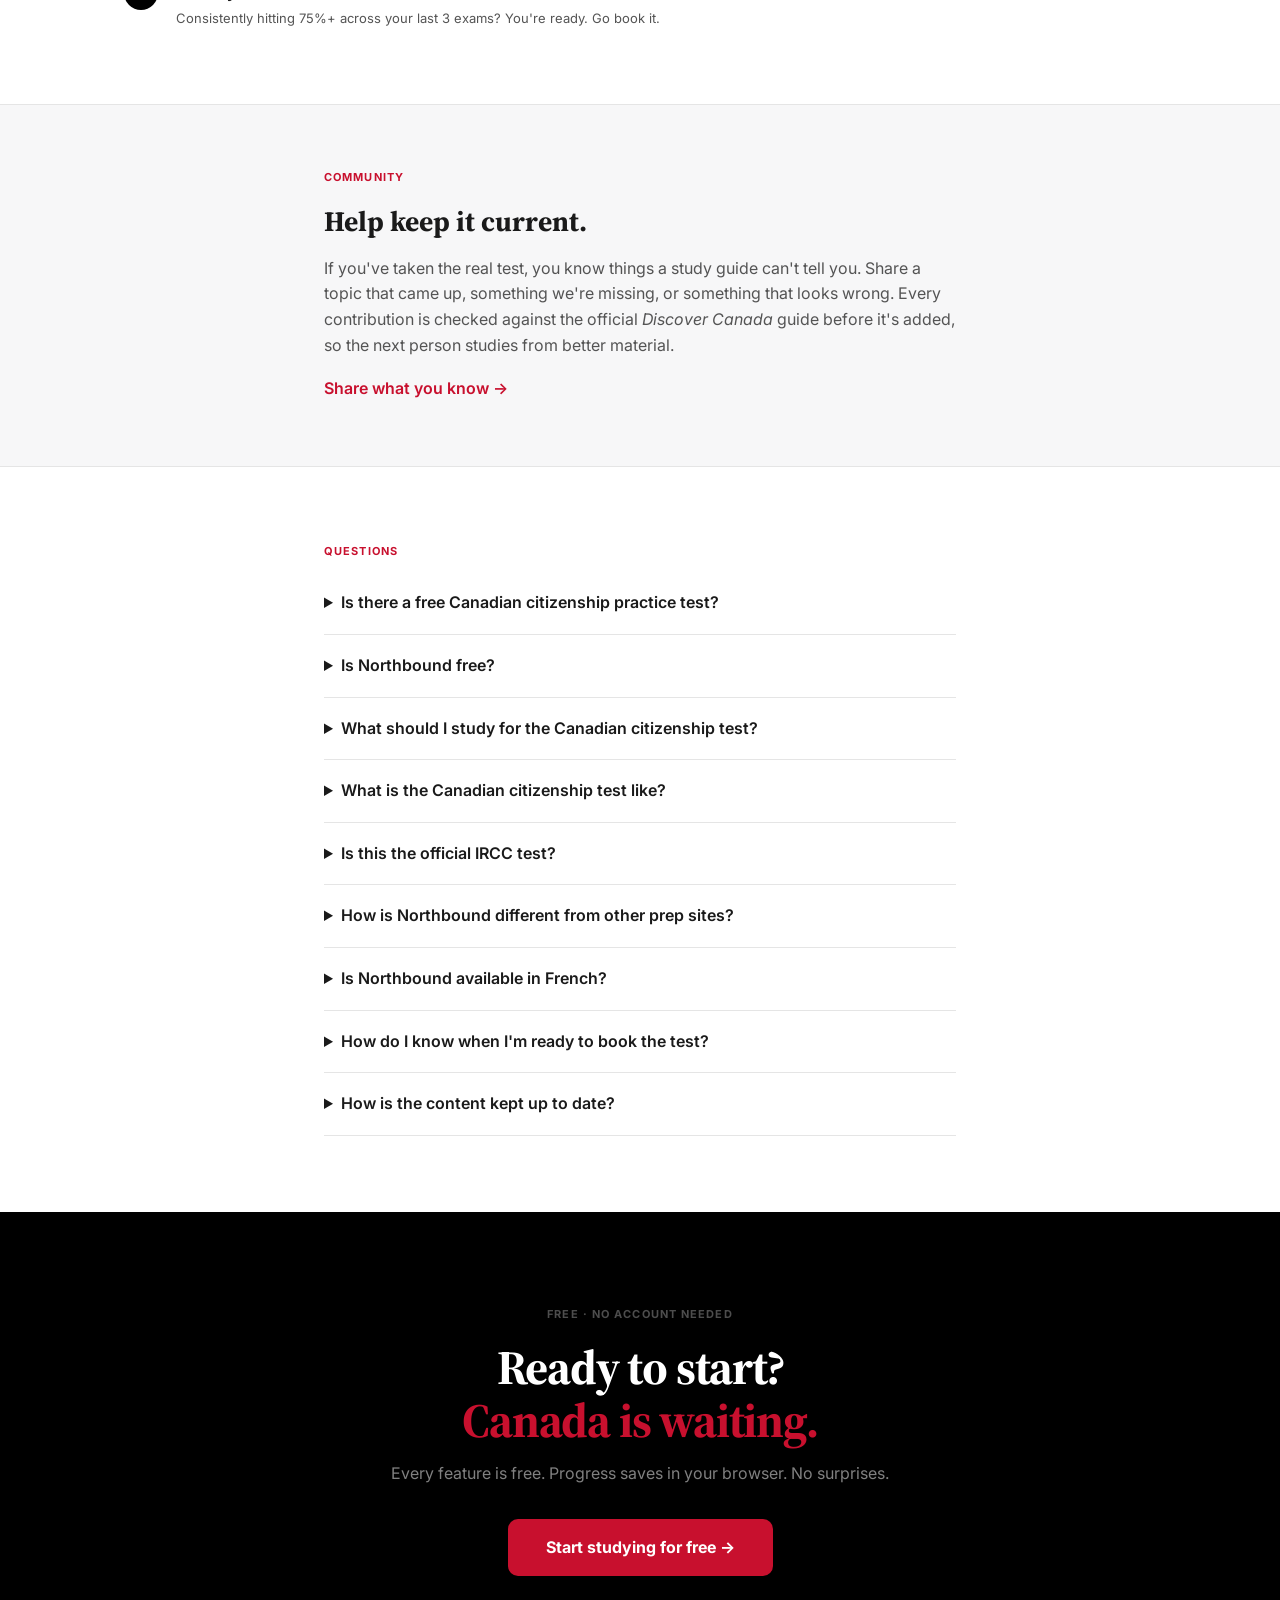
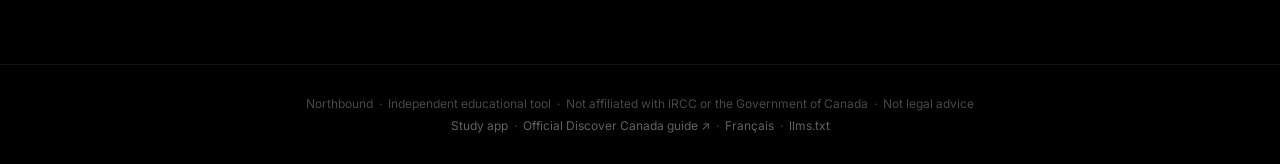
==== commit 625a7640: "Add community contributions, French landing page and SEO/AEO copy - "Help keep it current" contribut" ====
--- a/index.html
+++ b/index.html
@@ -3,14 +3,19 @@
 <head>
   <meta charset="UTF-8">
   <meta name="viewport" content="width=device-width, initial-scale=1">
-  <meta name="description" content="Free Canadian citizenship test prep built on the official Discover Canada guide. 10 structured modules, flashcards, timed practice exam, per-topic gap analysis. No account. No paywall.">
-  <title>Northbound — Canadian Citizenship Test Prep. Free.</title>
-
-  <link rel="icon" type="image/svg+xml" href="app/favicon.svg">
+  <meta name="description" content="Free Canadian citizenship practice test and study guide based on Discover Canada: 10 lessons, 385 practice questions, a timed 20-question exam and a readiness score. English and French. No account.">
+  <title>Free Canadian Citizenship Practice Test &amp; Study Guide | Northbound</title>
+
+  <link rel="icon" type="image/svg+xml" href="/app/favicon.svg">
   <link rel="canonical" href="https://northboundapp.ca/">
+  <link rel="alternate" hreflang="en" href="https://northboundapp.ca/">
+  <link rel="alternate" hreflang="fr" href="https://northboundapp.ca/fr/">
+  <link rel="alternate" hreflang="x-default" href="https://northboundapp.ca/">
 
   <!-- Open Graph -->
   <meta property="og:type" content="website">
+  <meta property="og:locale" content="en_CA">
+  <meta property="og:locale:alternate" content="fr_CA">
   <meta property="og:url" content="https://northboundapp.ca/">
   <meta property="og:title" content="Northbound — Pass your Canadian citizenship test. Free.">
   <meta property="og:description" content="10 modules · flashcards · timed practice exam · readiness score. Built on the official Discover Canada guide. Free. No account needed.">
@@ -31,7 +36,7 @@
     "@type": "WebApplication",
     "name": "Northbound",
     "url": "https://northboundapp.ca",
-    "description": "Free Canadian citizenship test prep built on the official Discover Canada guide. 10 structured modules, flashcards, timed practice exam, per-topic score breakdown, and a readiness score.",
+    "description": "Free Canadian citizenship practice test and study guide built on the official Discover Canada guide: 10 lessons, 385 practice questions, 132 flashcards, a timed 20-question practice exam, per-topic score breakdown and a readiness score. Available in English and French.",
     "applicationCategory": "EducationalApplication",
     "operatingSystem": "Any",
     "inLanguage": ["en", "fr"],
@@ -43,23 +48,34 @@
     "featureList": [
       "10 structured study modules",
       "Active recall flashcards",
-      "Timed practice exam — 20 questions, 45 minutes",
+      "Timed practice exam: 20 questions, 45 minutes, pass mark 15",
       "Per-topic score breakdown",
       "Readiness score",
       "Interactive Canada map",
       "No account required",
-      "Progress saved locally"
+      "Progress saved locally",
+      "Available in English and French",
+      "Community contributions reviewed against Discover Canada"
     ],
-    "keywords": "Canadian citizenship test, Discover Canada, IRCC citizenship exam, citizenship test practice, Canada citizenship study guide"
+    "keywords": "free Canadian citizenship practice test, Canadian citizenship test, Discover Canada, IRCC citizenship exam, citizenship test study guide, test de citoyenneté canadienne"
   }
   </script>
   <script type="application/ld+json">
 {
   "@context": "https://schema.org",
   "@type": "FAQPage",
+  "inLanguage": "en",
   "mainEntity": [
     {
       "@type": "Question",
+      "name": "Is there a free Canadian citizenship practice test?",
+      "acceptedAnswer": {
+        "@type": "Answer",
+        "text": "Yes. Northbound has a free timed practice exam that matches the real test: 20 questions, 45 minutes, and a pass mark of 15. Questions are drawn from a bank of 223, alongside 162 more in the module quizzes and 132 flashcards. There's no account and no paywall."
+      }
+    },
+    {
+      "@type": "Question",
       "name": "Is Northbound free?",
       "acceptedAnswer": {
         "@type": "Answer",
@@ -68,6 +84,22 @@
     },
     {
       "@type": "Question",
+      "name": "What should I study for the Canadian citizenship test?",
+      "acceptedAnswer": {
+        "@type": "Answer",
+        "text": "The test is based on the official study guide, Discover Canada: The Rights and Responsibilities of Citizenship. Northbound splits it into 10 lessons: rights and responsibilities, Indigenous peoples and diversity, three periods of Canadian history, how government works, elections, the justice system, symbols, and Canada's economy and regions."
+      }
+    },
+    {
+      "@type": "Question",
+      "name": "What is the Canadian citizenship test like?",
+      "acceptedAnswer": {
+        "@type": "Answer",
+        "text": "The test has 20 multiple-choice and true/false questions covering Canada's rights and responsibilities, history, geography, economy, government, and symbols. You need 15 out of 20 (75%) to pass. Northbound's practice exam uses the same format and pass mark."
+      }
+    },
+    {
+      "@type": "Question",
       "name": "Is this the official IRCC test?",
       "acceptedAnswer": {
         "@type": "Answer",
@@ -76,10 +108,10 @@
     },
     {
       "@type": "Question",
-      "name": "What is the Canadian citizenship test like?",
-      "acceptedAnswer": {
-        "@type": "Answer",
-        "text": "The test has 20 multiple-choice and true/false questions covering Canada's rights and responsibilities, history, geography, economy, government, and symbols. You need 15 out of 20 (75%) to pass. Northbound's practice exam uses the same format and pass mark."
+      "name": "How is Northbound different from other prep sites?",
+      "acceptedAnswer": {
+        "@type": "Answer",
+        "text": "Most prep sites are question banks. Northbound is a full study loop: a lesson, flashcards, a quiz, then a timed practice exam with a per-topic breakdown that points you back to the lessons you need. A readiness score based on your last three practice exams shows when you're ready to book. Everything is also available in French."
       }
     },
     {
@@ -96,6 +128,14 @@
       "acceptedAnswer": {
         "@type": "Answer",
         "text": "Northbound tracks how you do on each topic and gives you a readiness score, so you can see your weak areas and focus on them before the real exam."
+      }
+    },
+    {
+      "@type": "Question",
+      "name": "How is the content kept up to date?",
+      "acceptedAnswer": {
+        "@type": "Answer",
+        "text": "The content is built on the official Discover Canada guide. People who use Northbound, including people who just took the real test, can send in topics that came up, gaps, or corrections. Each contribution is checked against the official guide before it's added."
       }
     }
   ]
@@ -179,6 +219,14 @@
       transition: background .15s;
       white-space: nowrap;
     }
+    .nav-right { display: flex; align-items: center; gap: 16px; }
+    .nav-lang { color: rgba(255,255,255,.75); font-size: 13px; font-weight: 600; text-decoration: none; }
+    .nav-lang:hover { color: #fff; text-decoration: underline; }
+    .help-band { background: var(--canvas); border-top: 1px solid var(--border); }
+    .help-inner { max-width: 680px; margin: 0 auto; padding: 64px 24px; }
+    .help-title { font-family: var(--font-d); font-size: clamp(22px, 3vw, 28px); font-weight: 700; color: var(--text); margin-bottom: 12px; text-wrap: balance; }
+    .help-body { color: var(--text-2); margin-bottom: 18px; }
+    .help-link { font-weight: 600; }
     .nav-btn:hover { background: var(--accent-h); color: #fff; text-decoration: none; }
 
     /* ── Hero ── */
@@ -457,7 +505,10 @@
       </div>
       <span class="nav-name">Northbound</span>
     </a>
-    <a class="nav-btn" href="/app/">Start studying →</a>
+    <div class="nav-right">
+      <a class="nav-lang" href="/fr/" hreflang="fr" lang="fr">Français</a>
+      <a class="nav-btn" href="/app/">Start studying →</a>
+    </div>
   </nav>
 
   <section class="hero">
@@ -469,11 +520,12 @@
   </section>
 
   <div class="proof">
-    <div class="proof-item"><div class="proof-dot"></div>10 structured study modules</div>
-    <div class="proof-item"><div class="proof-dot"></div>375+ practice questions</div>
+    <div class="proof-item"><div class="proof-dot"></div>10 lessons</div>
+    <div class="proof-item"><div class="proof-dot"></div>385 practice questions</div>
+    <div class="proof-item"><div class="proof-dot"></div>132 flashcards</div>
     <div class="proof-item"><div class="proof-dot"></div>Same format as the real IRCC test</div>
-    <div class="proof-item"><div class="proof-dot"></div>Interactive Canada map</div>
-    <div class="proof-item"><div class="proof-dot"></div>Completely free</div>
+    <div class="proof-item"><div class="proof-dot"></div>English and French</div>
+    <div class="proof-item"><div class="proof-dot"></div>Free, no account</div>
   </div>
 
   <section class="story-band">
@@ -534,16 +586,16 @@
         <div class="s-title">Every topic from the<br>official study guide.</div>
         <p class="s-body">The IRCC citizenship test draws from the Discover Canada guide. Northbound covers all of it.</p>
         <div class="topics-grid">
-          <div class="topic"><div class="topic-n">1</div>Rights &amp; Responsibilities</div>
-          <div class="topic"><div class="topic-n">2</div>Who We Are</div>
-          <div class="topic"><div class="topic-n">3</div>Canada's History</div>
-          <div class="topic"><div class="topic-n">4</div>Modern Canada</div>
-          <div class="topic"><div class="topic-n">5</div>How Canadians Govern Themselves</div>
-          <div class="topic"><div class="topic-n">6</div>Federal Elections</div>
-          <div class="topic"><div class="topic-n">7</div>The Justice System</div>
-          <div class="topic"><div class="topic-n">8</div>Canadian Symbols &amp; Values</div>
-          <div class="topic"><div class="topic-n">9</div>Economy &amp; Geography</div>
-          <div class="topic"><div class="topic-n">10</div>Canada's Regions</div>
+          <div class="topic"><div class="topic-n">1</div>Rights and Responsibilities</div>
+          <div class="topic"><div class="topic-n">2</div>Who We Are: Indigenous Peoples and Diversity</div>
+          <div class="topic"><div class="topic-n">3</div>History: Beginnings to Confederation</div>
+          <div class="topic"><div class="topic-n">4</div>History: Building the Nation</div>
+          <div class="topic"><div class="topic-n">5</div>History: Wars and the Modern Era</div>
+          <div class="topic"><div class="topic-n">6</div>How Canadian Government Works</div>
+          <div class="topic"><div class="topic-n">7</div>Elections and Democracy</div>
+          <div class="topic"><div class="topic-n">8</div>The Justice System</div>
+          <div class="topic"><div class="topic-n">9</div>Symbols, Anthem, and Honours</div>
+          <div class="topic"><div class="topic-n">10</div>Economy and Regions of Canada</div>
         </div>
       </div>
     </div>
@@ -593,20 +645,41 @@
     </div>
   </div>
 
+  <section class="help-band">
+    <div class="help-inner">
+      <div class="s-label">Community</div>
+      <h2 class="help-title">Help keep it current.</h2>
+      <p class="help-body">If you've taken the real test, you know things a study guide can't tell you. Share a topic that came up, something we're missing, or something that looks wrong. Every contribution is checked against the official <em>Discover Canada</em> guide before it's added, so the next person studies from better material.</p>
+      <a class="help-link" href="/app/#contribute">Share what you know →</a>
+    </div>
+  </section>
+
   <section class="faq-band">
     <div class="faq-inner">
       <div class="s-label">Questions</div>
       <details class="faq-item">
+        <summary>Is there a free Canadian citizenship practice test?</summary>
+        <p>Yes. Northbound has a free timed practice exam that matches the real test: 20 questions, 45 minutes, and a pass mark of 15. Questions are drawn from a bank of 223, alongside 162 more in the module quizzes and 132 flashcards. There's no account and no paywall.</p>
+      </details>
+      <details class="faq-item">
         <summary>Is Northbound free?</summary>
         <p>Yes. Every lesson, flashcard, and practice exam is free to use. There's no account and no paywall, and your progress saves in your browser.</p>
       </details>
       <details class="faq-item">
+        <summary>What should I study for the Canadian citizenship test?</summary>
+        <p>The test is based on the official study guide, Discover Canada: The Rights and Responsibilities of Citizenship. Northbound splits it into 10 lessons: rights and responsibilities, Indigenous peoples and diversity, three periods of Canadian history, how government works, elections, the justice system, symbols, and Canada's economy and regions.</p>
+      </details>
+      <details class="faq-item">
+        <summary>What is the Canadian citizenship test like?</summary>
+        <p>The test has 20 multiple-choice and true/false questions covering Canada's rights and responsibilities, history, geography, economy, government, and symbols. You need 15 out of 20 (75%) to pass. Northbound's practice exam uses the same format and pass mark.</p>
+      </details>
+      <details class="faq-item">
         <summary>Is this the official IRCC test?</summary>
         <p>No. Northbound is an independent study tool and isn't affiliated with IRCC or the Government of Canada. All content is based on the official Discover Canada study guide, which is what the real test is drawn from.</p>
       </details>
       <details class="faq-item">
-        <summary>What is the Canadian citizenship test like?</summary>
-        <p>The test has 20 multiple-choice and true/false questions covering Canada's rights and responsibilities, history, geography, economy, government, and symbols. You need 15 out of 20 (75%) to pass. Northbound's practice exam uses the same format and pass mark.</p>
+        <summary>How is Northbound different from other prep sites?</summary>
+        <p>Most prep sites are question banks. Northbound is a full study loop: a lesson, flashcards, a quiz, then a timed practice exam with a per-topic breakdown that points you back to the lessons you need. A readiness score based on your last three practice exams shows when you're ready to book. Everything is also available in French.</p>
       </details>
       <details class="faq-item">
         <summary>Is Northbound available in French?</summary>
@@ -615,6 +688,10 @@
       <details class="faq-item">
         <summary>How do I know when I'm ready to book the test?</summary>
         <p>Northbound tracks how you do on each topic and gives you a readiness score, so you can see your weak areas and focus on them before the real exam.</p>
+      </details>
+      <details class="faq-item">
+        <summary>How is the content kept up to date?</summary>
+        <p>The content is built on the official Discover Canada guide. People who use Northbound, including people who just took the real test, can send in topics that came up, gaps, or corrections. Each contribution is checked against the official guide before it's added.</p>
       </details>
     </div>
   </section>
@@ -630,6 +707,7 @@
     Northbound &nbsp;·&nbsp; Independent educational tool &nbsp;·&nbsp; Not affiliated with IRCC or the Government of Canada &nbsp;·&nbsp; Not legal advice<br>
     <a href="/app/">Study app</a> &nbsp;·&nbsp;
     <a href="https://www.canada.ca/en/immigration-refugees-citizenship/corporate/publications-manuals/discover-canada.html" target="_blank" rel="noopener noreferrer">Official Discover Canada guide ↗</a> &nbsp;·&nbsp;
+    <a href="/fr/" hreflang="fr" lang="fr">Français</a> &nbsp;·&nbsp;
     <a href="/llms.txt">llms.txt</a>
   </footer>
 
